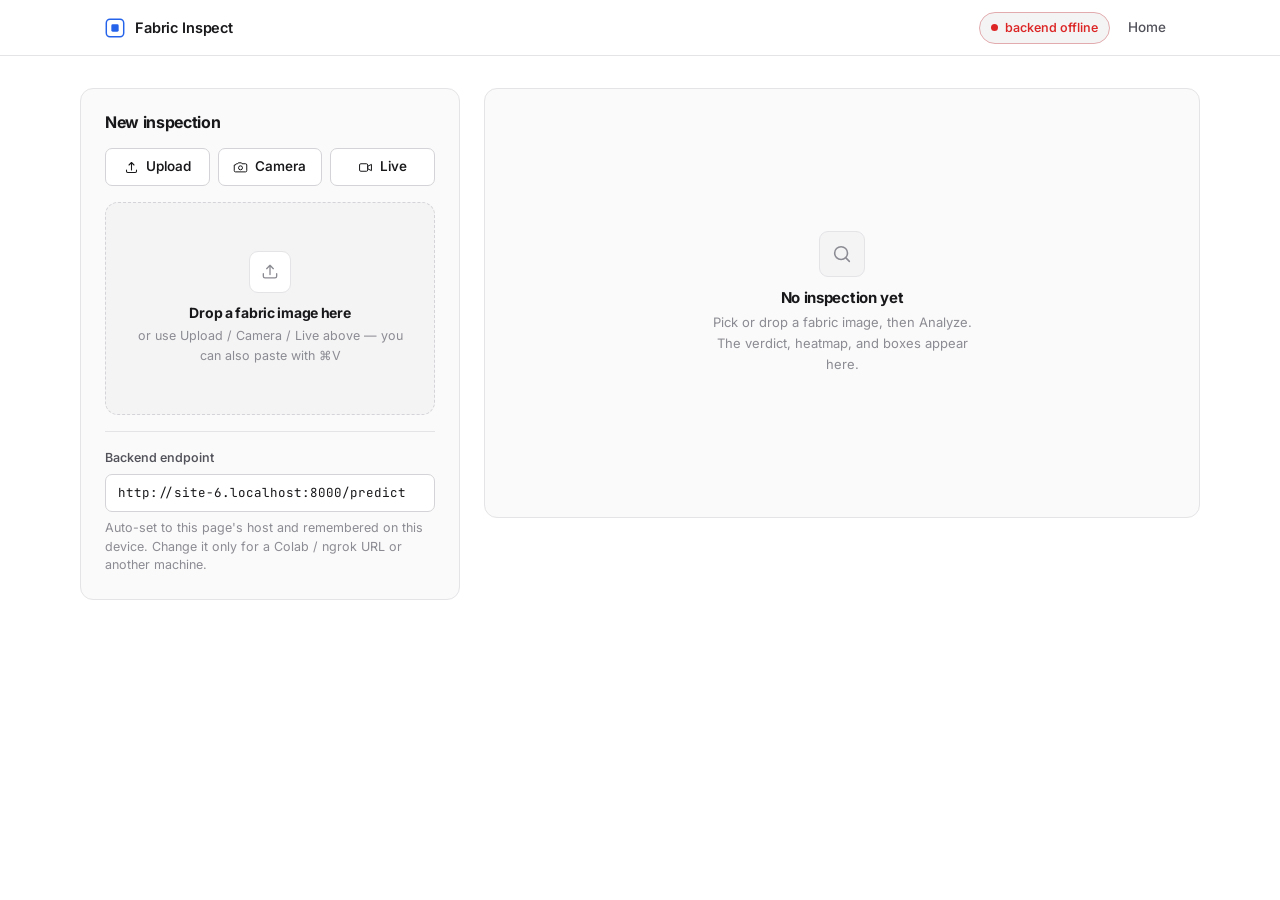
==== frontend/web/app.html @ 4db0cbbd "Redesign frontend: minimal light landing + dedicated inspection console Split the single page into a" ====
<!DOCTYPE html>
<html lang="en">
<head>
<meta charset="utf-8" />
<meta name="viewport" content="width=device-width, initial-scale=1, maximum-scale=1" />
<title>Inspector — Fabric Inspect</title>
<meta name="color-scheme" content="light" />
<link rel="preconnect" href="https://fonts.googleapis.com" />
<link rel="preconnect" href="https://fonts.gstatic.com" crossorigin />
<link href="https://fonts.googleapis.com/css2?family=Inter:wght@400;500;600;700&family=JetBrains+Mono:wght@400;500;600&display=swap" rel="stylesheet" />
<link rel="stylesheet" href="styles.css" />
<style>
  .app-main { padding: var(--s-6) 0 var(--s-8); }
  .app-grid { display: grid; grid-template-columns: 380px 1fr; gap: var(--s-5); align-items: start; }
  .pane { padding: var(--s-5); }
  .pane-head { display: flex; align-items: center; justify-content: space-between; margin-bottom: var(--s-4); }
  .pane-head h2 { font-size: 16px; }

  .source-row { display: grid; grid-template-columns: 1fr 1fr 1fr; gap: var(--s-2); }
  .source-row .btn { padding: 0 8px; }
  .source-row .btn svg { width: 15px; height: 15px; }
  input[type=file] { display: none; }

  .dropzone { margin-top: var(--s-4); border: 1.5px dashed var(--border-strong); border-radius: var(--r-lg); background: var(--surface-2); transition: border-color .14s, background .14s; }
  .dropzone.drag { border-color: var(--accent); background: var(--accent-weak); }
  .dz-empty { padding: var(--s-7) var(--s-5); text-align: center; }
  .dz-empty .ic { width: 42px; height: 42px; border-radius: var(--r); background: var(--bg); border: 1px solid var(--border); color: var(--text-3); display: flex; align-items: center; justify-content: center; margin: 0 auto var(--s-3); }
  .dz-empty .ic svg { width: 20px; height: 20px; }
  .dz-empty h3 { font-size: 14px; }
  .dz-empty p { font-size: 12.5px; color: var(--text-3); margin-top: 4px; }
  .dz-body { padding: var(--s-3); }
  .dz-body img.preview, .dz-body video { width: 100%; display: block; border-radius: var(--r); border: 1px solid var(--border); background: #000; }
  .dz-body video { aspect-ratio: 4/3; object-fit: cover; }
  .dz-actions { display: flex; gap: var(--s-2); margin-top: var(--s-3); }

  .endpoint { margin-top: var(--s-4); padding-top: var(--s-4); border-top: 1px solid var(--border); }

  /* result pane states */
  .state-center { min-height: 380px; display: flex; flex-direction: column; align-items: center; justify-content: center; text-align: center; padding: var(--s-6); }
  .state-center .ic { width: 46px; height: 46px; border-radius: var(--r); background: var(--surface-2); border: 1px solid var(--border); color: var(--text-3); display: flex; align-items: center; justify-content: center; margin-bottom: var(--s-3); }
  .state-center .ic svg { width: 22px; height: 22px; }
  .state-center h3 { font-size: 15px; }
  .state-center p { font-size: 13px; color: var(--text-3); margin-top: 5px; max-width: 34ch; }

  .result-head { display: flex; align-items: center; justify-content: space-between; gap: var(--s-3); margin-bottom: var(--s-4); flex-wrap: wrap; }
  .stats { grid-template-columns: repeat(4, 1fr); margin-bottom: var(--s-4); }
  .view-bar { display: flex; align-items: center; justify-content: space-between; margin-bottom: var(--s-3); }
  .view-bar .label { margin: 0; }
  .result-stage-wrap { max-width: 560px; margin: 0 auto; }
  .boxes-title { font-size: 12px; font-weight: 600; color: var(--text-3); text-transform: uppercase; letter-spacing: 0.05em; margin: var(--s-4) 0 var(--s-2); }

  .sk-row { display: grid; grid-template-columns: repeat(4,1fr); gap: var(--s-2); margin-bottom: var(--s-4); }
  .sk-tile { height: 62px; }
  .sk-img { height: 300px; }

  @media (max-width: 860px) {
    .app-grid { grid-template-columns: 1fr; }
    .stats { grid-template-columns: repeat(2, 1fr); }
    .sk-row { grid-template-columns: repeat(2,1fr); }
    .nav-links .desk { display: none; }
  }
</style>
</head>
<body>

<nav class="nav">
  <div class="container nav-inner">
    <a class="brand" href="index.html" aria-label="Fabric Inspect home">
      <svg class="logo" viewBox="0 0 24 24" fill="none" aria-hidden="true">
        <rect x="2.5" y="2.5" width="19" height="19" rx="4" stroke="currentColor" stroke-width="1.6"/>
        <rect x="8" y="8" width="8" height="8" rx="1.5" fill="currentColor"/>
      </svg>
      Fabric Inspect
    </a>
    <div class="nav-links">
      <span class="pill" id="status"><span class="dot"></span><span id="statusText">checking…</span></span>
      <a class="nav-link" href="index.html">Home</a>
    </div>
  </div>
</nav>

<main class="container app-main">
  <div class="app-grid">

    <!-- ── Input pane ─────────────────────────────────────────────── -->
    <section class="panel pane" aria-label="Inspection input">
      <div class="pane-head"><h2>New inspection</h2></div>

      <div class="source-row">
        <label class="btn secondary">
          <svg viewBox="0 0 24 24" fill="none"><path d="M12 16V4M8 8l4-4 4 4" stroke="currentColor" stroke-width="1.7" stroke-linecap="round" stroke-linejoin="round"/><path d="M4 16v2a2 2 0 002 2h12a2 2 0 002-2v-2" stroke="currentColor" stroke-width="1.7" stroke-linecap="round"/></svg>
          Upload<input type="file" id="upload" accept="image/*" />
        </label>
        <label class="btn secondary">
          <svg viewBox="0 0 24 24" fill="none"><path d="M4 8a2 2 0 012-2h1.5l1-1.5h5l1 1.5H20a2 2 0 012 2v9a2 2 0 01-2 2H4a2 2 0 01-2-2V8z" stroke="currentColor" stroke-width="1.6" stroke-linejoin="round"/><circle cx="12" cy="12.5" r="3.2" stroke="currentColor" stroke-width="1.6"/></svg>
          Camera<input type="file" id="camera" accept="image/*" capture="environment" />
        </label>
        <button class="btn secondary" id="liveBtn">
          <svg viewBox="0 0 24 24" fill="none"><rect x="2.5" y="6" width="13" height="12" rx="2" stroke="currentColor" stroke-width="1.6"/><path d="M15.5 10l6-3v10l-6-3v-4z" stroke="currentColor" stroke-width="1.6" stroke-linejoin="round"/></svg>
          Live
        </button>
      </div>

      <div class="dropzone" id="dropzone">
        <!-- empty -->
        <div class="dz-empty" id="dzEmpty">
          <div class="ic"><svg viewBox="0 0 24 24" fill="none"><path d="M4 14v3a2 2 0 002 2h12a2 2 0 002-2v-3" stroke="currentColor" stroke-width="1.6" stroke-linecap="round"/><path d="M12 15V4M8 8l4-4 4 4" stroke="currentColor" stroke-width="1.6" stroke-linecap="round" stroke-linejoin="round"/></svg></div>
          <h3>Drop a fabric image here</h3>
          <p>or use Upload / Camera / Live above — you can also paste with <span class="kbd">⌘V</span></p>
        </div>
        <!-- preview -->
        <div class="dz-body hide" id="dzPreview">
          <img class="preview" id="preview" alt="selected fabric" />
          <div class="dz-actions">
            <button class="btn block" id="analyze">Analyze</button>
            <button class="icon-btn" id="clearPreview" title="Clear" aria-label="Clear image">
              <svg viewBox="0 0 24 24" fill="none"><path d="M6 6l12 12M18 6L6 18" stroke="currentColor" stroke-width="1.7" stroke-linecap="round"/></svg>
            </button>
          </div>
        </div>
        <!-- live -->
        <div class="dz-body hide" id="dzLive">
          <video id="video" playsinline autoplay muted></video>
          <div class="dz-actions">
            <button class="btn block" id="capture">Capture &amp; analyze</button>
            <button class="btn secondary" id="stopCam">Stop</button>
          </div>
        </div>
      </div>
      <p class="hint" id="liveHint"></p>
      <canvas id="canvas" class="hide"></canvas>

      <div class="endpoint">
        <label class="label" for="endpoint">Backend endpoint</label>
        <input class="input" id="endpoint" value="http://localhost:8000/predict" spellcheck="false" />
        <p class="hint">Auto-set to this page's host and remembered on this device. Change it
          only for a Colab / ngrok URL or another machine.</p>
      </div>
    </section>

    <!-- ── Result pane ────────────────────────────────────────────── -->
    <section class="panel pane" id="resultPane" aria-label="Inspection result">
      <!-- empty -->
      <div class="state-center" id="stateEmpty">
        <div class="ic"><svg viewBox="0 0 24 24" fill="none"><circle cx="11" cy="11" r="7" stroke="currentColor" stroke-width="1.7"/><path d="M20 20l-3.5-3.5" stroke="currentColor" stroke-width="1.7" stroke-linecap="round"/></svg></div>
        <h3>No inspection yet</h3>
        <p>Pick or drop a fabric image, then Analyze. The verdict, heatmap, and boxes appear here.</p>
      </div>

      <!-- loading -->
      <div class="hide" id="stateLoading">
        <div class="result-head"><div class="skeleton" style="width:150px;height:34px;border-radius:var(--r-pill)"></div></div>
        <div class="sk-row"><div class="skeleton sk-tile"></div><div class="skeleton sk-tile"></div><div class="skeleton sk-tile"></div><div class="skeleton sk-tile"></div></div>
        <div class="skeleton sk-img"></div>
      </div>

      <!-- error -->
      <div class="state-center hide" id="stateError">
        <div class="ic" style="color:var(--danger);border-color:color-mix(in srgb,var(--danger) 30%,var(--border))"><svg viewBox="0 0 24 24" fill="none"><path d="M12 8v5M12 16.5v.5" stroke="currentColor" stroke-width="2" stroke-linecap="round"/><path d="M10.3 3.9L2.7 17a2 2 0 001.7 3h15.2a2 2 0 001.7-3L13.7 3.9a2 2 0 00-3.4 0z" stroke="currentColor" stroke-width="1.6" stroke-linejoin="round"/></svg></div>
        <h3>Request failed</h3>
        <p id="errorMsg" style="max-width:40ch"></p>
      </div>

      <!-- result -->
      <div class="hide" id="stateResult">
        <div class="result-head">
          <span class="verdict" id="verdict"></span>
          <span class="mono muted" id="latencyTag" style="font-size:12.5px"></span>
        </div>
        <div class="stats" id="stats"></div>
        <div class="result-stage-wrap">
          <div class="view-bar">
            <span class="label">Result</span>
            <div class="segmented" id="viewTabs" role="tablist" aria-label="Result view">
              <button data-view="original" role="tab">Original</button>
              <button data-view="heatmap" role="tab">Heatmap</button>
              <button data-view="boxes" class="active" role="tab" aria-selected="true">Boxes</button>
            </div>
          </div>
          <div class="stage" id="stage">
            <img id="overlay" alt="inspection result" />
            <div class="box-layer" id="boxLayer"></div>
          </div>
          <div id="boxWrap"></div>
        </div>
      </div>
    </section>
  </div>
</main>

<script src="app.js"></script>
</body>
</html>
---- frontend/web/styles.css ----
/* ============================================================================
   Fabric Inspect — shared design system
   Minimal / technical: near-monochrome, one accent, hairline borders, crisp
   type, restrained motion. Theme-aware (system default + manual toggle).
   Shared by index.html (landing) and app.html (console).
   ========================================================================== */

/* ---- Tokens: light (this build is light-only) ---------------------------- */
:root {
  color-scheme: light;

  --bg:            #ffffff;
  --surface:       #fafafa;
  --surface-2:     #f4f4f5;
  --surface-3:     #ececee;
  --border:        #e4e4e7;
  --border-strong: #d4d4d8;

  --text:          #18181b;
  --text-2:        #52525b;
  --text-3:        #8b8b93;

  --accent:        #2563eb;
  --accent-hover:  #1d4ed8;
  --accent-weak:   rgba(37, 99, 235, 0.10);
  --on-accent:     #ffffff;

  --success:       #15803d;
  --success-weak:  rgba(22, 163, 74, 0.10);
  --danger:        #dc2626;
  --danger-weak:   rgba(220, 38, 38, 0.10);
  --warning:       #b45309;

  --r-xs: 5px;  --r-sm: 7px;  --r: 9px;  --r-lg: 13px;  --r-pill: 999px;
  --s-1: 4px; --s-2: 8px; --s-3: 12px; --s-4: 16px; --s-5: 24px;
  --s-6: 32px; --s-7: 48px; --s-8: 64px; --s-9: 96px;

  --font: "Inter", -apple-system, BlinkMacSystemFont, "Segoe UI", Roboto, sans-serif;
  --mono: "JetBrains Mono", ui-monospace, SFMono-Regular, "SF Mono", Menlo, monospace;

  --shadow-sm: 0 1px 2px rgba(24, 24, 27, 0.05);
  --shadow:    0 1px 2px rgba(24, 24, 27, 0.04), 0 4px 12px rgba(24, 24, 27, 0.06);
  --ring:      0 0 0 3px var(--accent-weak);

  --nav-h: 56px;
  --maxw: 1120px;
}

/* ---- Reset / base -------------------------------------------------------- */
* { box-sizing: border-box; }
html { -webkit-text-size-adjust: 100%; scroll-behavior: smooth; }
body {
  margin: 0;
  background: var(--bg);
  color: var(--text-2);
  font-family: var(--font);
  font-size: 15px;
  line-height: 1.6;
  -webkit-font-smoothing: antialiased;
  text-rendering: optimizeLegibility;
}
h1, h2, h3, h4 { color: var(--text); margin: 0; line-height: 1.2; letter-spacing: -0.02em; }
p { margin: 0; }
a { color: inherit; text-decoration: none; }
img { max-width: 100%; display: block; }
svg { display: block; }
.mono { font-family: var(--mono); font-variant-numeric: tabular-nums; }
::selection { background: var(--accent-weak); }

:focus-visible { outline: 2px solid var(--accent); outline-offset: 2px; border-radius: 3px; }

.container { max-width: var(--maxw); margin: 0 auto; padding-inline: var(--s-5); }

/* ---- Top nav ------------------------------------------------------------- */
.nav {
  position: sticky; top: 0; z-index: 50;
  height: var(--nav-h);
  background: color-mix(in srgb, var(--bg) 88%, transparent);
  backdrop-filter: saturate(180%) blur(10px);
  border-bottom: 1px solid var(--border);
}
.nav-inner { height: 100%; display: flex; align-items: center; justify-content: space-between; gap: var(--s-4); }
.brand { display: inline-flex; align-items: center; gap: 9px; color: var(--text); font-weight: 600; font-size: 14.5px; letter-spacing: -0.01em; }
.brand .logo { width: 22px; height: 22px; color: var(--accent); }
.nav-links { display: flex; align-items: center; gap: var(--s-2); }
.nav-link { color: var(--text-2); font-size: 13.5px; font-weight: 500; padding: 6px 10px; border-radius: var(--r-sm); }
.nav-link:hover { color: var(--text); background: var(--surface-2); }

/* ---- Buttons ------------------------------------------------------------- */
.btn {
  --h: 38px;
  display: inline-flex; align-items: center; justify-content: center; gap: 7px;
  height: var(--h); padding: 0 15px;
  font-family: var(--font); font-size: 13.5px; font-weight: 550; line-height: 1;
  border: 1px solid transparent; border-radius: var(--r-sm); cursor: pointer;
  background: var(--accent); color: var(--on-accent);
  transition: background .14s ease, border-color .14s ease, opacity .14s ease, transform .05s ease;
  white-space: nowrap;
}
.btn:hover { background: var(--accent-hover); }
.btn:active { transform: translateY(0.5px); }
.btn svg { width: 16px; height: 16px; }
.btn.secondary { background: var(--bg); color: var(--text); border-color: var(--border-strong); }
.btn.secondary:hover { background: var(--surface-2); border-color: var(--border-strong); }
.btn.ghost { background: transparent; color: var(--text-2); }
.btn.ghost:hover { background: var(--surface-2); color: var(--text); }
.btn.sm { --h: 32px; padding: 0 11px; font-size: 12.5px; }
.btn.lg { --h: 44px; padding: 0 20px; font-size: 14.5px; }
.btn.block { width: 100%; }
.btn:disabled { opacity: .55; cursor: default; }
.icon-btn {
  display: inline-flex; align-items: center; justify-content: center;
  width: 34px; height: 34px; border-radius: var(--r-sm);
  border: 1px solid var(--border); background: var(--bg); color: var(--text-2); cursor: pointer;
  transition: background .14s, color .14s, border-color .14s;
}
.icon-btn:hover { background: var(--surface-2); color: var(--text); }
.icon-btn svg { width: 17px; height: 17px; }

/* ---- Badges / pills ------------------------------------------------------ */
.pill {
  display: inline-flex; align-items: center; gap: 7px;
  font-size: 12.5px; font-weight: 550; padding: 5px 11px; border-radius: var(--r-pill);
  background: var(--surface-2); color: var(--text-2); border: 1px solid var(--border);
}
.pill .dot { width: 7px; height: 7px; border-radius: 50%; background: var(--text-3); }
.pill.ok { color: var(--success); border-color: color-mix(in srgb, var(--success) 30%, var(--border)); }
.pill.ok .dot { background: var(--success); box-shadow: 0 0 0 3px var(--success-weak); }
.pill.down { color: var(--danger); border-color: color-mix(in srgb, var(--danger) 30%, var(--border)); }
.pill.down .dot { background: var(--danger); }
.eyebrow {
  display: inline-flex; align-items: center; gap: 7px;
  font-family: var(--mono); font-size: 12px; font-weight: 500; letter-spacing: 0.02em;
  color: var(--text-2); background: var(--surface-2); border: 1px solid var(--border);
  padding: 4px 10px; border-radius: var(--r-pill);
}

/* ---- Cards / panels ------------------------------------------------------ */
.card { background: var(--bg); border: 1px solid var(--border); border-radius: var(--r-lg); }
.panel { background: var(--surface); border: 1px solid var(--border); border-radius: var(--r-lg); }

/* ---- Forms --------------------------------------------------------------- */
.label { display: block; font-size: 12.5px; font-weight: 550; color: var(--text-2); margin-bottom: 6px; }
.input {
  width: 100%; height: 38px; padding: 0 12px;
  background: var(--bg); color: var(--text); border: 1px solid var(--border-strong);
  border-radius: var(--r-sm); font-family: var(--mono); font-size: 12.5px;
  transition: border-color .14s, box-shadow .14s;
}
.input:focus { outline: none; border-color: var(--accent); box-shadow: var(--ring); }
.hint { font-size: 12.5px; color: var(--text-3); margin-top: 7px; line-height: 1.5; }

/* ---- Result stage + boxes ------------------------------------------------ */
.stage { position: relative; width: 100%; margin: 0 auto; line-height: 0; border-radius: var(--r); overflow: hidden; border: 1px solid var(--border); background: var(--surface-2); }
.stage img { width: 100%; display: block; }
.box-layer { position: absolute; inset: 0; pointer-events: none; }
.bbox { position: absolute; border: 2px solid var(--danger); box-sizing: border-box; border-radius: 2px; box-shadow: 0 0 0 1px rgba(0,0,0,.25); }
.bbox .lbl {
  position: absolute; top: -18px; left: -2px;
  font-family: var(--mono); font-size: 10.5px; font-weight: 600; color: #fff;
  background: var(--danger); padding: 1px 5px; border-radius: 3px; line-height: 1.4; white-space: nowrap;
}

/* ---- Stat tiles ---------------------------------------------------------- */
.stats { display: grid; gap: var(--s-2); }
.stat { background: var(--surface); border: 1px solid var(--border); border-radius: var(--r); padding: 12px 13px; }
.stat .k { font-size: 11px; font-weight: 550; color: var(--text-3); text-transform: uppercase; letter-spacing: 0.05em; }
.stat .v { font-family: var(--mono); font-size: 20px; font-weight: 500; color: var(--text); margin-top: 3px; font-variant-numeric: tabular-nums; }
.stat .v small { font-size: 12px; color: var(--text-3); font-weight: 500; }

/* ---- Verdict ------------------------------------------------------------- */
.verdict { display: inline-flex; align-items: center; gap: 9px; font-size: 14px; font-weight: 600; padding: 8px 14px; border-radius: var(--r-pill); }
.verdict svg { width: 17px; height: 17px; }
.verdict.ok { background: var(--success-weak); color: var(--success); }
.verdict.bad { background: var(--danger-weak); color: var(--danger); }

/* ---- Segmented control (view toggle) ------------------------------------- */
.segmented { display: inline-flex; padding: 3px; gap: 2px; background: var(--surface-2); border: 1px solid var(--border); border-radius: var(--r); }
.segmented button {
  border: none; background: transparent; color: var(--text-2);
  font-family: var(--font); font-size: 12.5px; font-weight: 550; padding: 6px 13px;
  border-radius: var(--r-xs); cursor: pointer; transition: background .12s, color .12s;
}
.segmented button:hover { color: var(--text); }
.segmented button.active { background: var(--bg); color: var(--text); box-shadow: var(--shadow-sm); }

/* ---- Table --------------------------------------------------------------- */
table.data { width: 100%; border-collapse: collapse; font-size: 12.5px; }
table.data th, table.data td { text-align: left; padding: 9px 8px; border-bottom: 1px solid var(--border); }
table.data th { font-size: 11px; font-weight: 600; color: var(--text-3); text-transform: uppercase; letter-spacing: 0.04em; }
table.data td { color: var(--text-2); font-family: var(--mono); font-variant-numeric: tabular-nums; }
table.data tr:last-child td { border-bottom: none; }

/* ---- Spinner / skeleton -------------------------------------------------- */
.spinner { width: 15px; height: 15px; border: 2px solid color-mix(in srgb, currentColor 30%, transparent); border-top-color: currentColor; border-radius: 50%; animation: spin .7s linear infinite; }
@keyframes spin { to { transform: rotate(360deg); } }
.skeleton { background: linear-gradient(90deg, var(--surface-2) 25%, var(--surface-3) 37%, var(--surface-2) 63%); background-size: 400% 100%; animation: shimmer 1.4s ease infinite; border-radius: var(--r); }
@keyframes shimmer { 0% { background-position: 100% 0; } 100% { background-position: 0 0; } }

/* ---- Footer -------------------------------------------------------------- */
.footer { border-top: 1px solid var(--border); background: var(--surface); padding: var(--s-7) 0 var(--s-6); margin-top: var(--s-9); }
.footer-grid { display: grid; grid-template-columns: 2fr 1fr 1fr; gap: var(--s-6); }
.footer h5 { font-size: 12px; font-weight: 600; color: var(--text); text-transform: uppercase; letter-spacing: 0.05em; margin-bottom: var(--s-3); }
.footer ul { list-style: none; margin: 0; padding: 0; }
.footer li { margin-bottom: 9px; }
.footer a { color: var(--text-2); font-size: 13.5px; }
.footer a:hover { color: var(--text); }
.footer .fine { font-size: 12.5px; color: var(--text-3); margin-top: var(--s-6); padding-top: var(--s-4); border-top: 1px solid var(--border); }

/* ---- Utilities ----------------------------------------------------------- */
.muted { color: var(--text-3); }
.divider { height: 1px; background: var(--border); border: 0; margin: 0; }
.hide { display: none !important; }

@media (prefers-reduced-motion: reduce) {
  *, *::before, *::after { animation-duration: .001ms !important; transition-duration: .001ms !important; scroll-behavior: auto !important; }
}
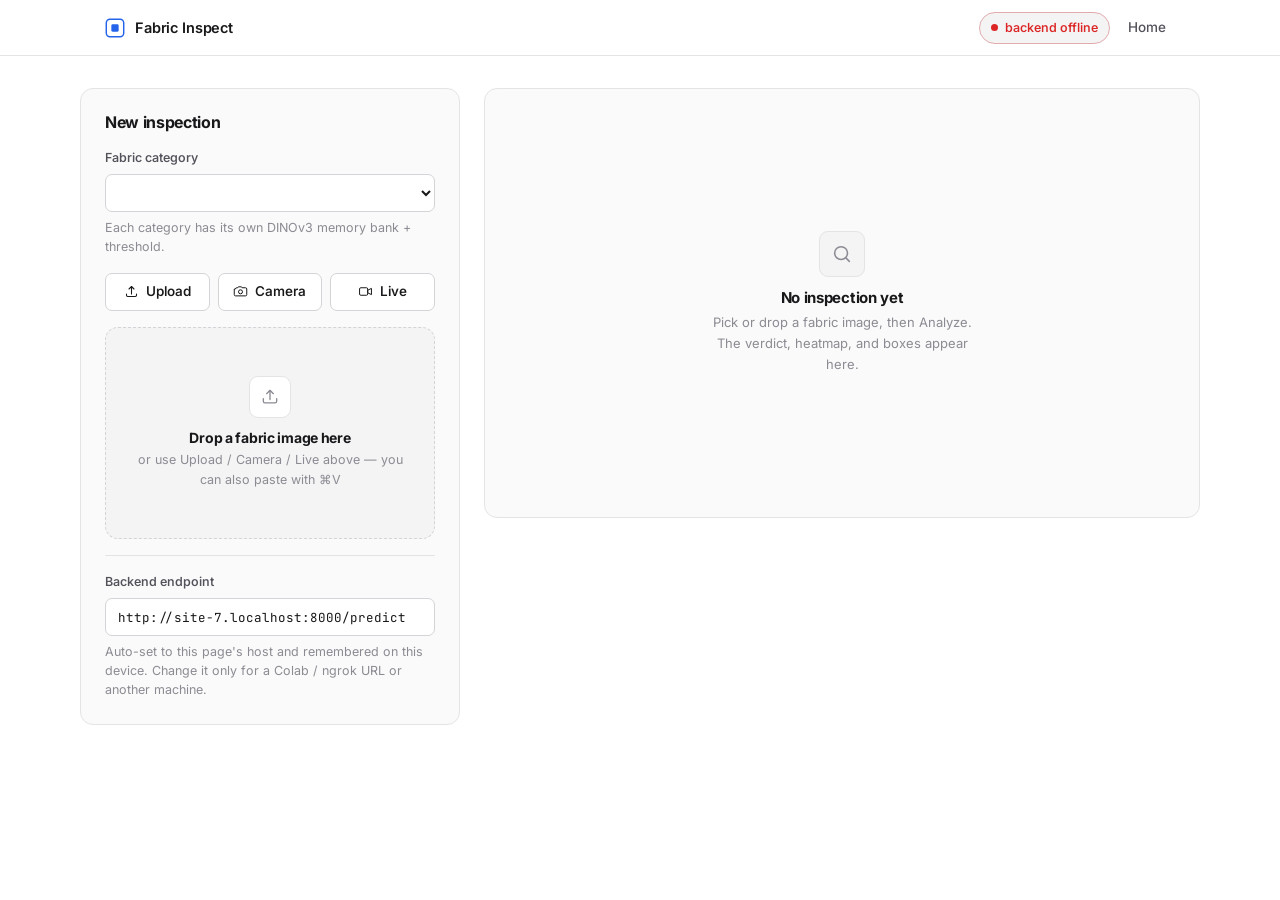
==== commit a4ebf913: "Multi-category serving, dynamic category sweep, and AITEX real-fabric support Backend /predict now t" ====
--- a/frontend/web/app.html
+++ b/frontend/web/app.html
@@ -85,6 +85,12 @@
     <!-- ── Input pane ─────────────────────────────────────────────── -->
     <section class="panel pane" aria-label="Inspection input">
       <div class="pane-head"><h2>New inspection</h2></div>
+
+      <div style="margin-bottom:var(--s-4)">
+        <label class="label" for="category">Fabric category</label>
+        <select class="input" id="category" style="font-family:var(--font)"></select>
+        <p class="hint">Each category has its own DINOv3 memory bank + threshold.</p>
+      </div>
 
       <div class="source-row">
         <label class="btn secondary">
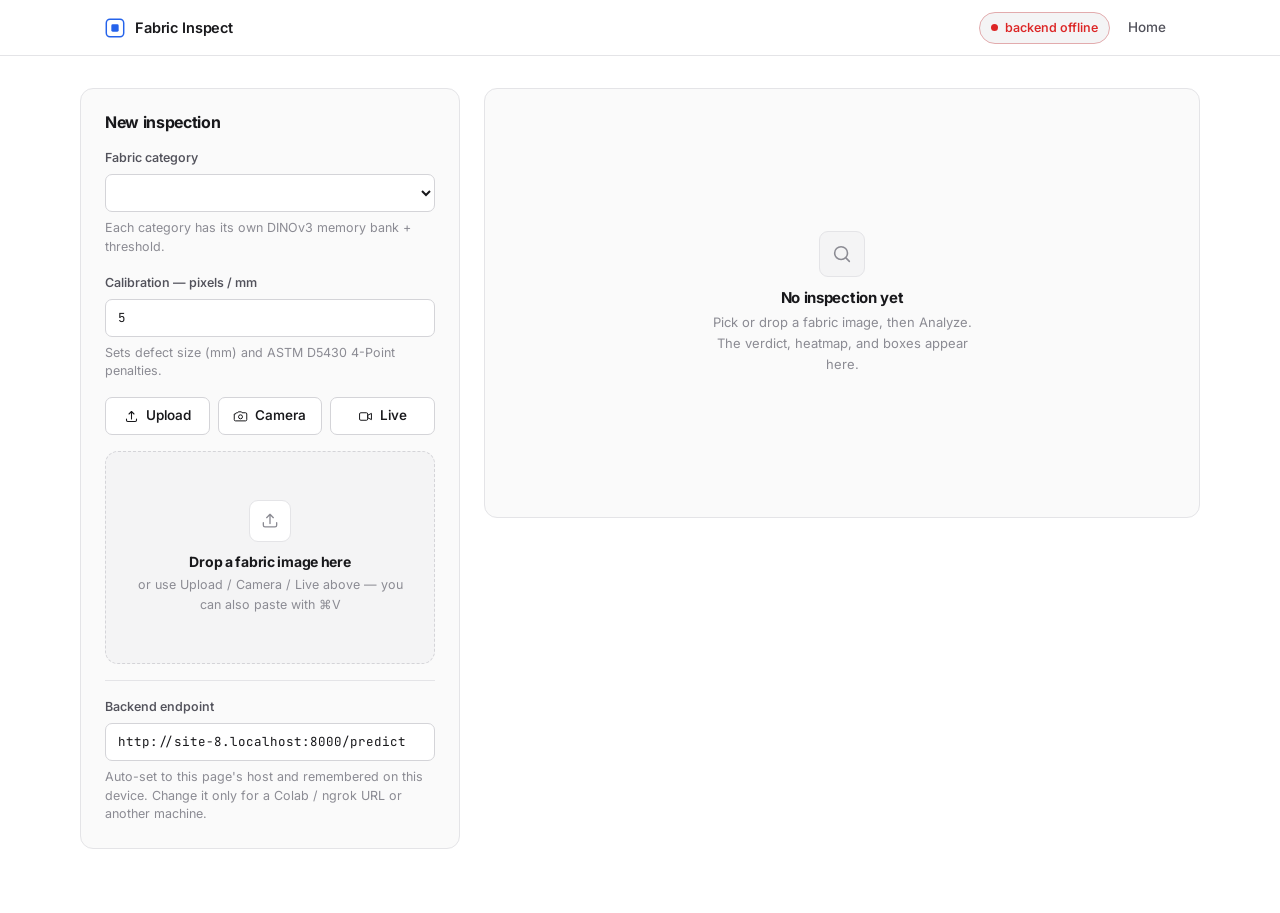
==== commit d2b0de2d: "Surface ASTM grading in the app: calibration input, penalty-points, size table Backend /predict acce" ====
--- a/frontend/web/app.html
+++ b/frontend/web/app.html
@@ -92,6 +92,12 @@
         <p class="hint">Each category has its own DINOv3 memory bank + threshold.</p>
       </div>
 
+      <div style="margin-bottom:var(--s-4)">
+        <label class="label" for="ppm">Calibration — pixels / mm</label>
+        <input class="input" id="ppm" type="number" step="0.1" min="0.1" value="5" />
+        <p class="hint">Sets defect size (mm) and ASTM D5430 4-Point penalties.</p>
+      </div>
+
       <div class="source-row">
         <label class="btn secondary">
           <svg viewBox="0 0 24 24" fill="none"><path d="M12 16V4M8 8l4-4 4 4" stroke="currentColor" stroke-width="1.7" stroke-linecap="round" stroke-linejoin="round"/><path d="M4 16v2a2 2 0 002 2h12a2 2 0 002-2v-2" stroke="currentColor" stroke-width="1.7" stroke-linecap="round"/></svg>
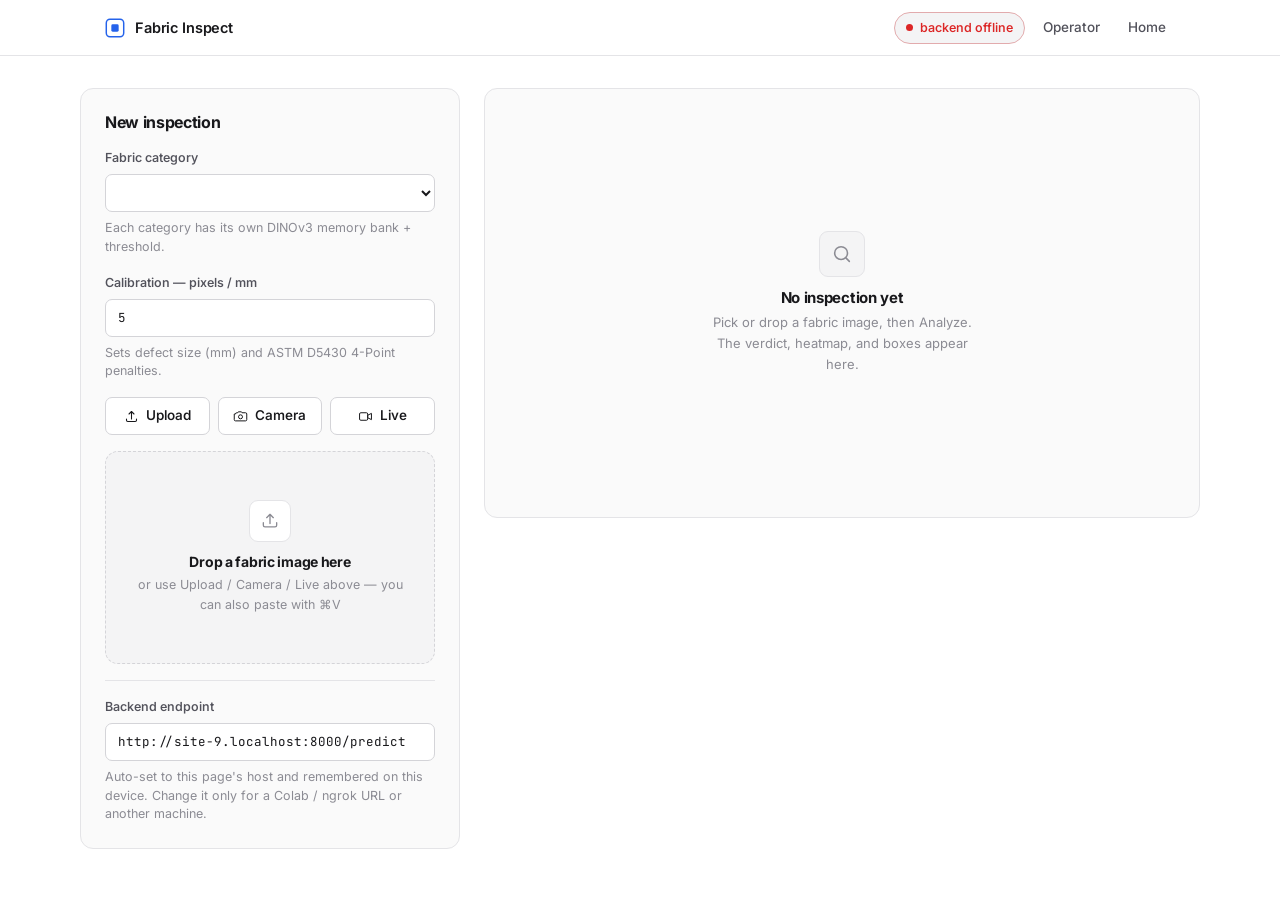
==== commit e1718fb9: "Add operator dashboard: live 3-monitor control-room view frontend/web/dashboard.html + dashboard.js:" ====
--- a/frontend/web/app.html
+++ b/frontend/web/app.html
@@ -74,6 +74,7 @@
     </a>
     <div class="nav-links">
       <span class="pill" id="status"><span class="dot"></span><span id="statusText">checking…</span></span>
+      <a class="nav-link" href="dashboard.html">Operator</a>
       <a class="nav-link" href="index.html">Home</a>
     </div>
   </div>
